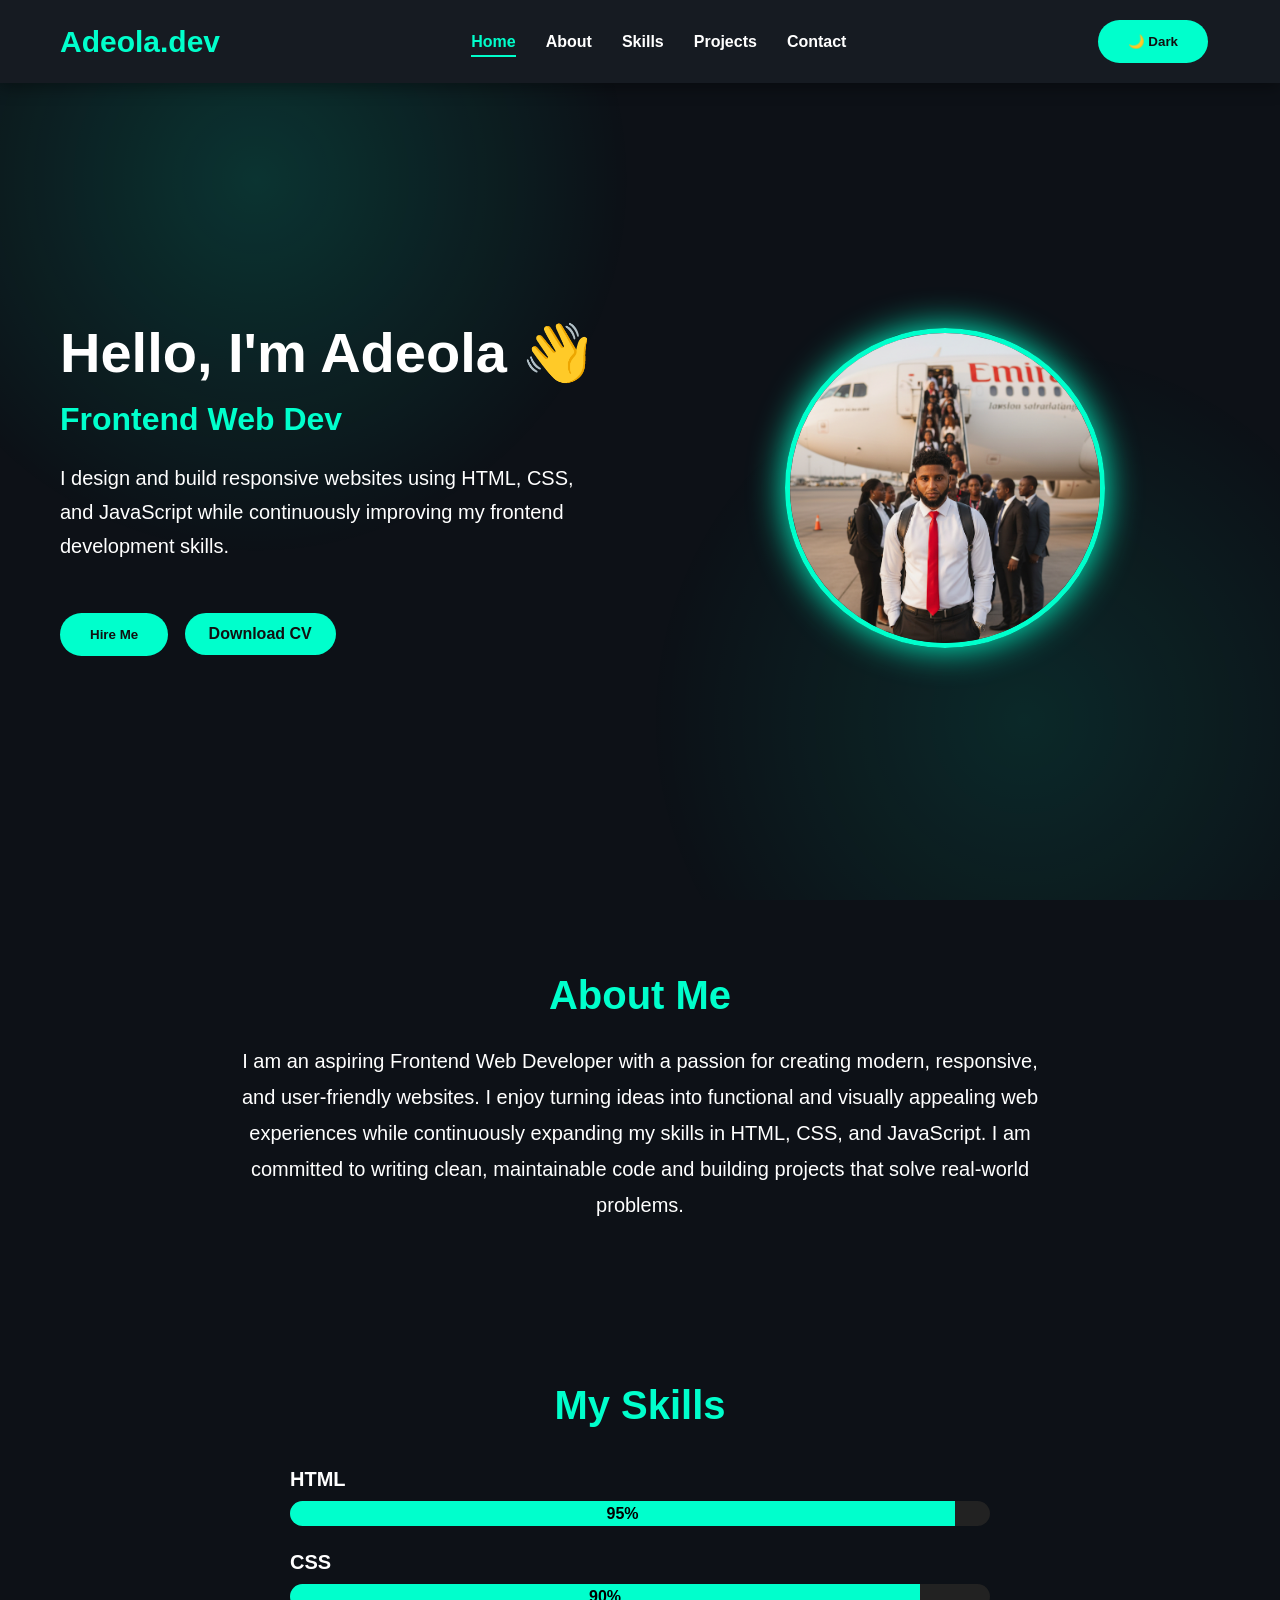
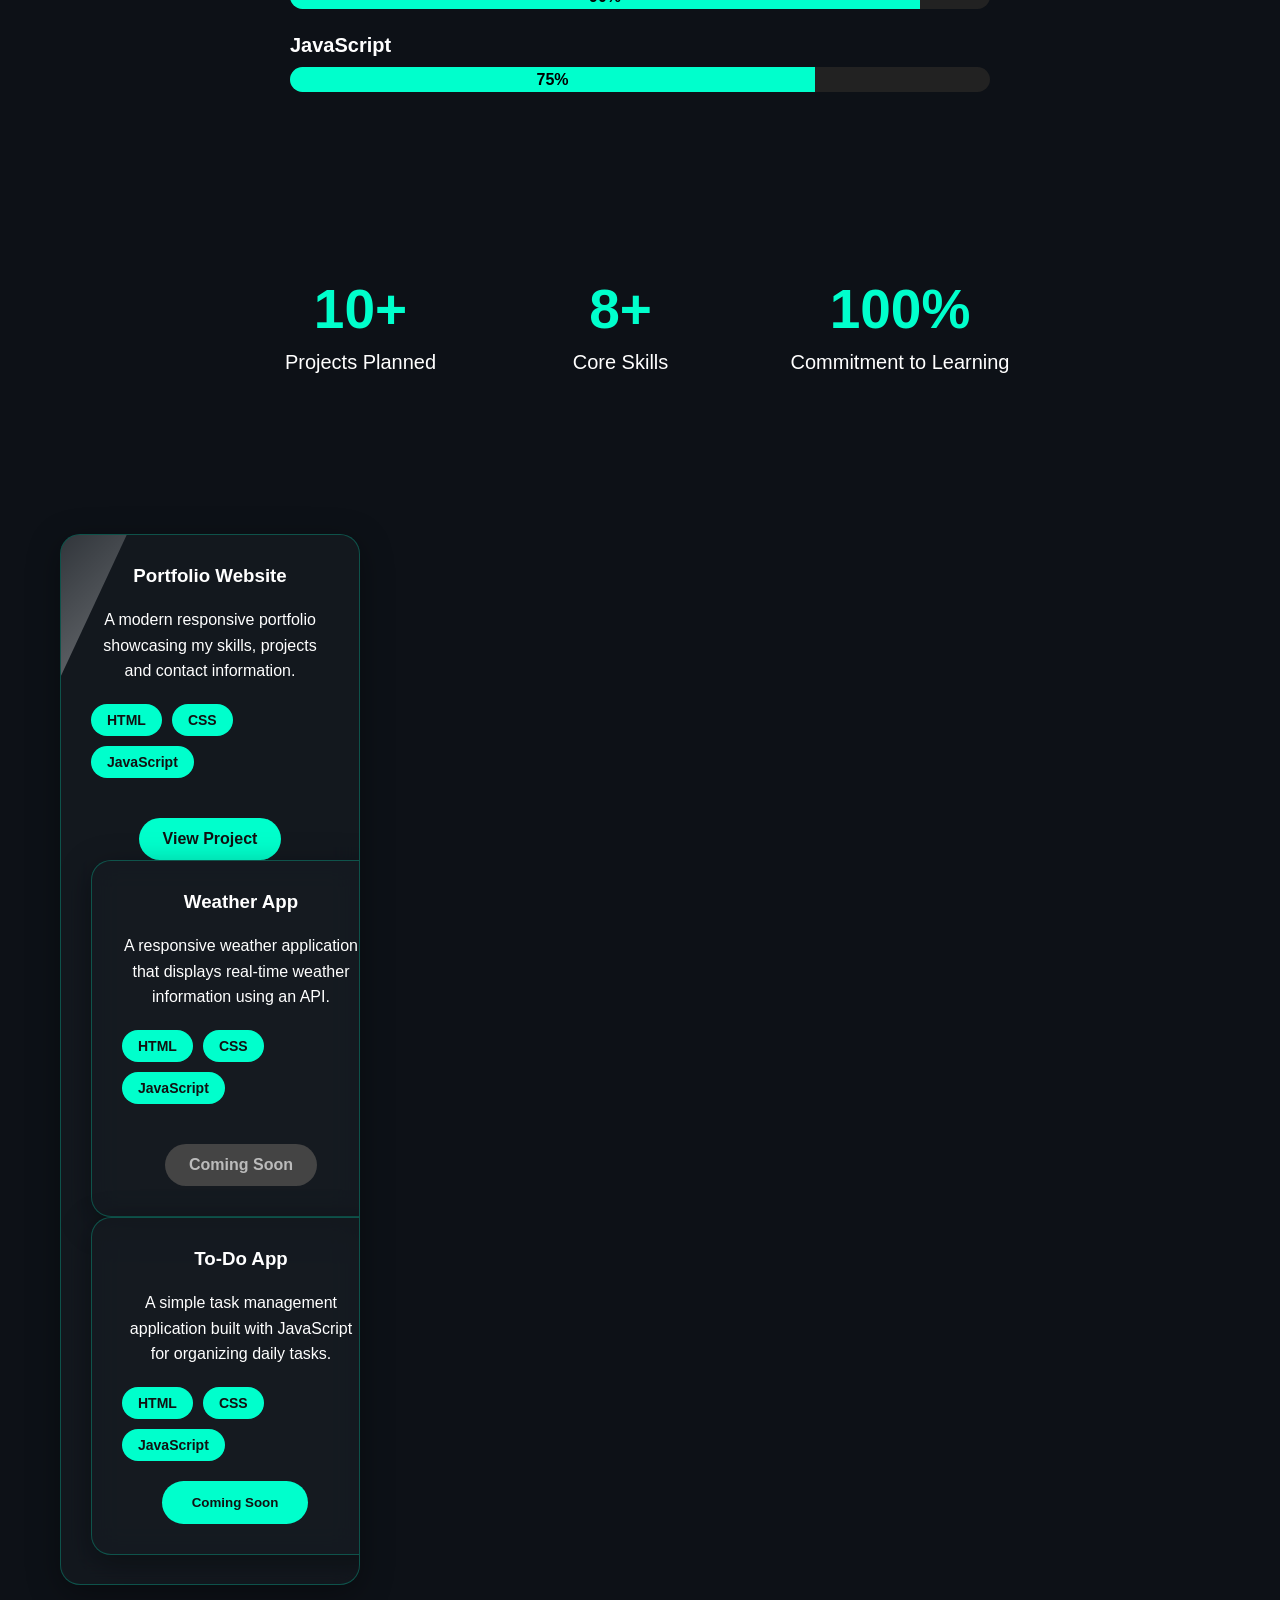
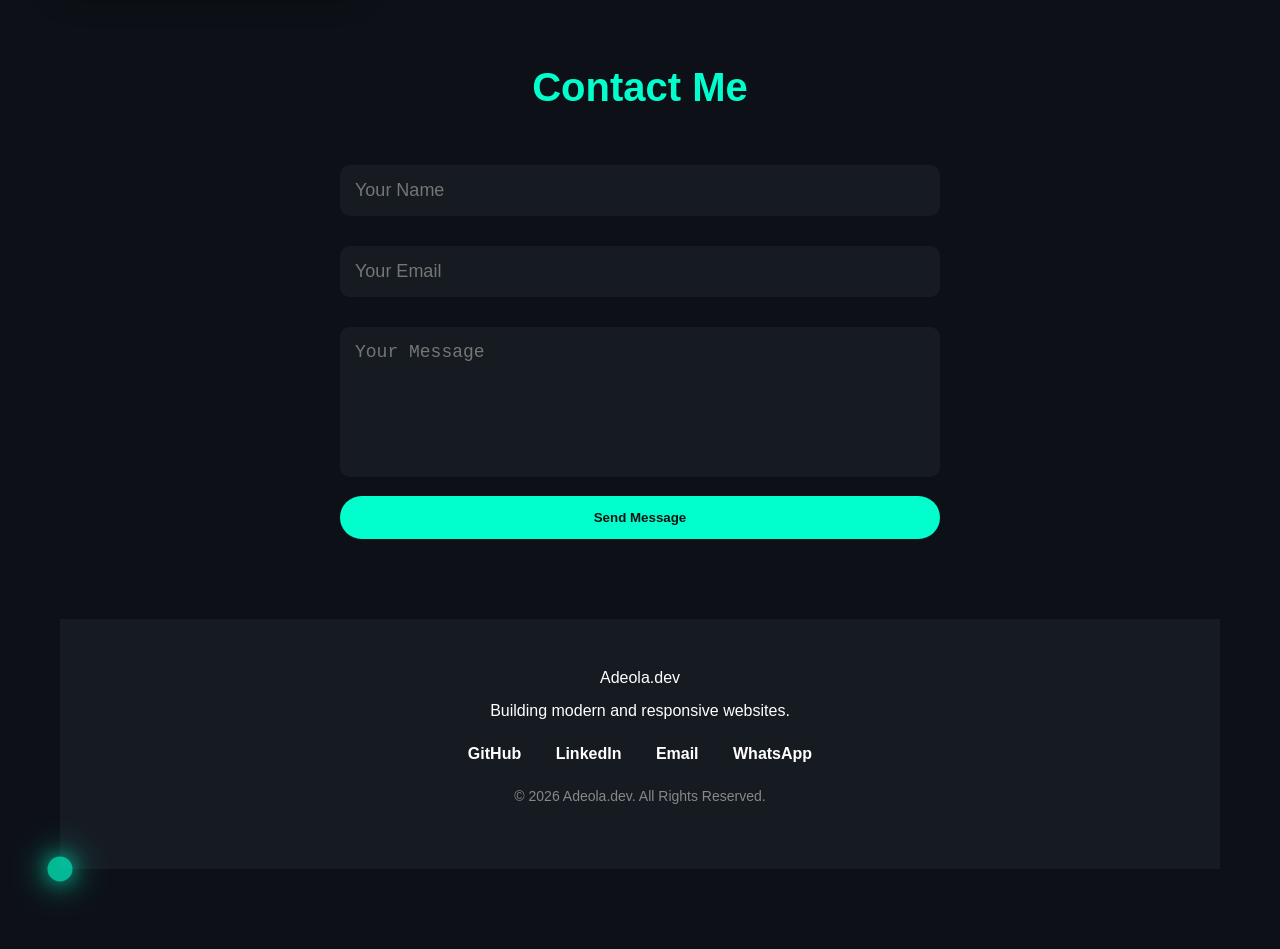
==== index copy.html @ 3e9a1687 "First portfolio website" ====
<!DOCTYPE html>
<html lang="en">
<head>
    <meta charset="UTF-8">
    <meta name="viewport" content="width=device-width, initial-scale=1.0">
    <title>Adeola | Portfolio</title>
    <link rel="stylesheet" href="style.css">
</head>
<body>

    <div class="loader">
    <div class="spinner"></div>
</div>

    <div class="background-animation"></div>

    <nav class="navbar">
        <h2 class="logo">Adeola.dev</h2>
        <div class="menu-toggle" id="menuToggle">
    ☰
</div>

        <ul>
    <li><a href="#home">Home</a></li>
    <li><a href="#about">About</a></li>
    <li><a href="#skills">Skills</a></li>
    <li><a href="#projects">Projects</a></li>
    <li><a href="#contact">Contact</a></li>
</ul>
        
        <button id="themeBtn">🌙 Dark</button>
    </nav>

   <section id="home" class="hero">

    <div class="hero-text">
        <h1>Hello, I'm Adeola 👋</h1>

<h2 id="typing"></h2>

       <p id="description">
    I design and build responsive websites using HTML, CSS, and JavaScript while continuously improving my frontend development skills.
</p>

        <button id="hireBtn">Hire Me</button>

<a href="Adekunle_Adeola_Quadri_CV.pdf"
   class="project-btn"
   download>
   Download CV
</a>
    </div>

    <div class="hero-image">
        <img src="me.jpg.JPG"
             alt="Adeola"
             class="profile"
             id="profile">
    </div>

</section>
<section id="about" class="about">

    <h2>About Me</h2>

    
    <p>
    I am an aspiring Frontend Web Developer with a passion for creating modern, responsive, and user-friendly websites. I enjoy turning ideas into functional and visually appealing web experiences while continuously expanding my skills in HTML, CSS, and JavaScript. I am committed to writing clean, maintainable code and building projects that solve real-world problems.
</p>

</section>
<section id="skills" class="skills">

    <h2>My Skills</h2>

    <div class="skill">
        <p>HTML</p>
        <div class="progress">
            <div class="progress-bar html">95%</div>
        </div>
    </div>

    <div class="skill">
        <p>CSS</p>
        <div class="progress">
            <div class="progress-bar css">90%</div>
        </div>
    </div>

    <div class="skill">
        <p>JavaScript</p>
        <div class="progress">
            <div class="progress-bar js">75%</div>
        </div>
    </div>

</section>

</section>

<section class="stats">

    <div class="stat">
        <h2 id="projectCount">10+</h2>
        <p>Projects Planned</p>
    </div>

    <div class="stat">
        <h2 id="skillCount">3+</h2>
        <p>Core Skills</p>
    </div>

    <div class="stat">
        <h2>100%</h2>
        <p>Commitment to Learning</p>
    </div>

</section>

<section id="projects" class="projects">

<section <div class="project-card">
    <h3>Portfolio Website</h3>

    <p>
        A modern responsive portfolio showcasing my skills,
        projects and contact information.
    </p>

    <div class="tech-stack">
        <span>HTML</span>
        <span>CSS</span>
        <span>JavaScript</span>
    </div>

    <a href="#" class="project-btn">View Project</a>
</div>

<div class="project-card">
    <h3>Weather App</h3>

    <p>
        A responsive weather application that displays
        real-time weather information using an API.
    </p>

    <div class="tech-stack">
        <span>HTML</span>
        <span>CSS</span>
        <span>JavaScript</span>
    </div>

    <a href="#" class="project-btn disabled">Coming Soon</a>
</div>

<div class="project-card">
    <h3>To-Do App</h3>

    <p>
        A simple task management application built with
        JavaScript for organizing daily tasks.
    </p>

    <div class="tech-stack">
        <span>HTML</span>
        <span>CSS</span>
        <span>JavaScript</span>
    </div>

    <button>Coming Soon</button>
</div>


</section>

    <section id="contact" class="contact">

    <h2>Contact Me</h2>

    <form>

        <input type="text" placeholder="Your Name" required>

        <input type="email" placeholder="Your Email" required>

        <textarea placeholder="Your Message" required></textarea>

        <button type="submit">Send Message</button>

    </form>

</section>

<footer class="footer">

    <h>Adeola.dev</h2>

    <p>Building modern and responsive websites.</p>

    <div class="socials">
        <a href="#">GitHub</a>
        <a href="#">LinkedIn</a>
        <a href="mailto:Madkitbennny@gmail.com">Email</a>
        <a href="https://wa.me/2347013708793">WhatsApp</a>
    </div>

    <p class="copy">
        © 2026 Adeola.dev. All Rights Reserved.
    </p>

</footer>

<div class="cursor-glow"></div>
<script src="script.js"></script>

</body>
</html>
---- style.css ----
html{
    scroll-behavior:smooth;
}

*{
    margin:0;
    padding:0;
    box-sizing:border-box;
}

body{
    font-family:"Poppins",sans-serif;
    background:#0d1117;
    color:#fff;
    overflow-x:hidden;
}

/* Logo */

.logo{
    color:#00ffcc;
    font-size:30px;
    font-weight:700;
    animation:glow 2s infinite alternate;
}

/* Navigation */

.navbar{
    position:sticky;
    top:0;
    z-index:1000;

    display:flex;
    justify-content:space-between;
    align-items:center;

    padding:20px 60px;

    background:#161b22;

    box-shadow:0 5px 15px rgba(0,0,0,.35);
}

.navbar ul{
    display:flex;
    list-style:none;
    gap:30px;
}

.navbar a{
    text-decoration:none;
    color:white;
    font-weight:600;
    transition:.3s;
}

.navbar a:hover{
    color:#00ffcc;
}

.navbar a.active{
    color:#00ffcc;
}

/* Hero */

.hero{
    display:flex;
    justify-content:space-between;
    align-items:center;
    gap:60px;
    padding:90px 60px;
    min-height:90vh;
}

.hero-text{
    flex:1;
}

.hero-text h1{
    font-size:56px;
    margin-bottom:15px;
}

#typing{
    color:#00ffcc;
    font-size:32px;
    margin-bottom:20px;
    height:40px;
}

.hero-text p{
    font-size:20px;
    line-height:1.7;
    margin-bottom:30px;
}

.hero-image{
    flex:1;
    display:flex;
    justify-content:center;
}

.profile{
    width:320px;
    height:320px;
    object-fit:cover;
    border-radius:50%;
    border:5px solid #00ffcc;
    box-shadow:0 0 35px #00ffcc;
    cursor:pointer;
    transition:.4s;
}

.profile:hover{
    transform:scale(1.08);
}

/* Buttons */

button{
    padding:14px 30px;
    border:none;
    border-radius:40px;
    background:#00ffcc;
    color:#111;
    font-weight:bold;
    cursor:pointer;
    transition:.35s;
    margin-right:12px;
}

button:hover{
    transform:translateY(-4px);
    box-shadow:0 0 25px #00ffcc;
}
/* Skills Section */

.skills{
    padding:80px 60px;
    text-align:center;
}

.skills h2{
    font-size:40px;
    color:#00ffcc;
    margin-bottom:40px;
}

.skill{
    width:70%;
    max-width:700px;
    margin:25px auto;
    text-align:left;
}

.skill p{
    font-size:20px;
    margin-bottom:10px;
    font-weight:bold;
}

.progress{
    width:100%;
    height:25px;
    background:#222;
    border-radius:30px;
    overflow:hidden;
}

.progress-bar{
    height:100%;
    width:0;
    background:#00ffcc;
    color:black;
    font-weight:bold;
    text-align:center;
    line-height:25px;
    animation:fillBar 2s forwards;
}

.html{
    --width:95%;
}

.css{
    --width:90%;
}

.js{
    --width:75%;
}

@keyframes fillBar{
    from{
        width:0;
    }
    to{
        width:var(--width);
    }
}
/* Projects */

.projects{
    padding:80px 60px;
    text-align:center;
}

.projects h2{
    font-size:40px;
    color:#00ffcc;
    margin-bottom:50px;
}

.project-container{
    display:flex;
    justify-content:center;
    gap:30px;
    flex-wrap:wrap;
}

.project-card{
    width:300px;
    padding:30px;
    border-radius:20px;
    background:rgba(22,27,34,.75);
    backdrop-filter:blur(15px);
    -webkit-backdrop-filter:blur(15px);
    border:1px solid rgba(0,255,204,.25);
    animation:floatCard 4s ease-in-out infinite;
    position:relative;
    overflow:hidden;
    transform-style:preserve-3d;
    will-change:transform;
    box-shadow:0 8px 32px rgba(0,0,0,.35);
    transition:.4s;
}

.project-card::before{
    content:"";
    position:absolute;
    top:0;
    left:-120%;
    width:60%;
    height:100%;

    background:linear-gradient(
        120deg,
        transparent,
        rgba(255,255,255,.45),
        transparent
    );

    transform:skewX(-25deg);
    transition: transform .25s ease, box-shadow .25s ease;
}
.project-card:hover::before{
    left:160%;
}

.project-card:hover{
    transform:translateY(-12px) scale(1.03);

    box-shadow:
        0 0 25px #00ffcc,
        0 15px 40px rgba(0,255,204,.25);

    border-color:#00ffcc;
}

.project-card p{
    line-height:1.6;
    margin:20px 0;
}
/* ===== Contact Section ===== */
    
.contact{
    padding:80px 60px;
    text-align:center;
}

.contact h2{
    font-size:40px;
    color:#00ffcc;
    margin-bottom:40px;
}

.contact form{
    max-width:600px;
    margin:auto;
}

.contact input,
.contact textarea{
    width:100%;
    padding:15px;
    margin:15px 0;
    border:none;
    border-radius:10px;
    background:#161b22;
    color:white;
    font-size:18px;
    box-sizing:border-box;
}

.contact textarea{
    height:150px;
    resize:none;
}

.contact button{
    width:100%;
}
/* Light Mode */

.light-mode{
    background:#f4f4f4;
    color:#111;
}

.light-mode .navbar{
    background:white;
}

.light-mode .navbar a{
    color:#111;
}

.light-mode .project-card,
.light-mode .progress,
.light-mode .contact input,
.light-mode .contact textarea{
    background:white;
    color:#111;
}
/* =========================
   Responsive Design
========================= */

/* Hamburger Menu */

.menu-toggle{
    display:none;
    font-size:30px;
    cursor:pointer;
    color:#00ffcc;
}
@media (max-width: 768px) {

    .menu-toggle{
        display:block;
    }

    .navbar{
        flex-direction:column;
        padding:20px;
    }


}

   @media (max-width:768px){

    .menu-toggle{
        display:block;
    }

    .navbar{
        flex-direction:column;
        padding:20px;
    }

    .navbar ul{
        display:none;
        flex-direction:column;
        gap:15px;
        margin-top:20px;
        text-align:center;
    }

    .navbar ul.active{
        display:flex;
    }

    .hero{
        flex-direction:column-reverse;
        text-align:center;
        padding:40px 20px;
    }

    .hero-text{
        max-width:100%;
    }

    .hero-text h1{
        font-size:38px;
    }

    .hero-text p{
        font-size:18px;
    }

    .profile{
        width:220px;
        height:220px;
        margin-bottom:30px;
    }

    .skill{
        width:90%;
    }

    .project-container{
        flex-direction:column;
        align-items:center;
    }

    .project-card{
        width:90%;
    }

    .contact{
        padding:40px 20px;
    }

}
/* ===== Footer ===== */

.footer{
    background:#161b22;
    text-align:center;
    padding:50px 20px;
}

.footer h3{
    color:#00ffcc;
    font-size:30px;
}

.footer p{
    margin:15px 0;
}

.socials{
    margin:25px 0;
}

.socials a{
    color:white;
    text-decoration:none;
    margin:0 15px;
    font-weight:bold;
    transition:0.3s;
}

.socials a:hover{
    color:#00ffcc;
}

.copy{
    color:#888;
    font-size:14px;
}
/* Scroll Animation */

.hidden{
    opacity:0;
    transform:translateY(60px);
    transition:all 1s ease;
}

.show{
    opacity:1;
    transform:translateY(0);
}
/* About Section */

.about{
    padding:80px 60px;
    text-align:center;
}

.about h2{
    font-size:40px;
    color:#00ffcc;
    margin-bottom:25px;
}

.about p{
    max-width:800px;
    margin:auto;
    font-size:20px;
    line-height:1.8;
}
/* Statistics Section */

.stats{
    display:flex;
    justify-content:center;
    gap:80px;
    padding:80px 20px;
    flex-wrap:wrap;
    text-align:center;
}

.stat{
    min-width:180px;
}

.stat h2{
    font-size:55px;
    color:#00ffcc;
    margin:0;
}

.stat p{
    font-size:20px;
    margin-top:10px;
    color:white;
}
#typing{
    color:#00ffcc;
    font-size:32px;
    margin-top:10px;
    height:40px;
}
/* Animated Background */

.background-animation{
    position:fixed;
    top:0;
    left:0;
    width:100%;
    height:100%;
    background:
        radial-gradient(circle at 20% 20%, rgba(0,255,204,.15), transparent 30%),
        radial-gradient(circle at 80% 80%, rgba(0,255,204,.10), transparent 30%);
    z-index:-1;
    animation:moveBackground 8s infinite alternate ease-in-out;
}

@keyframes moveBackground{

    from{
        transform:translate(0,0);
    }

    to{
        transform:translate(40px,-40px);
    }

}
.background-animation{
    position:fixed;
    top:0;
    left:0;
    width:100%;
    height:100%;
    background:
        radial-gradient(circle at 20% 20%, rgba(0,255,204,.15), transparent 30%),
        radial-gradient(circle at 80% 80%, rgba(0,255,204,.10), transparent 30%);
    z-index:-1;
    animation:moveBackground 8s infinite alternate ease-in-out;
}

@keyframes moveBackground{
    from{
        transform:translate(0,0);
    }
    to{
        transform:translate(30px,30px);
    }
}
@keyframes glow{

    from{
        text-shadow:0 0 10px #00ffcc;
    }

    to{
        text-shadow:
        0 0 20px #00ffcc,
        0 0 40px #00ffcc,
        0 0 60px #00ffcc;
    }

}
/* Floating Profile */

.profile{
    animation: float 4s ease-in-out infinite;
}

@keyframes float{

    0%{
        transform:translateY(0);
    }

    50%{
        transform:translateY(-15px);
    }

    100%{
        transform:translateY(0);
    }

}
/* Active Navigation */

.navbar a.active{
    color:#00ffcc;
    border-bottom:2px solid #00ffcc;
    padding-bottom:5px;
}
/* Mouse Glow */

.cursor-glow{
    position: fixed;
    width: 25px;
    height: 25px;
    background: #00ffcc;
    border-radius: 50%;
    pointer-events: none;
    transform: translate(-50%, -50%);
    box-shadow:
        0 0 20px #00ffcc,
        0 0 40px #00ffcc;
    opacity: .7;
    z-index: 9999;
}
/* ==========================
   Page Loader
========================== */

.loader{
    position: fixed;
    top: 0;
    left: 0;
    width: 100%;
    height: 100%;
    background: #0d1117;
    display: flex;
    justify-content: center;
    align-items: center;
    z-index: 10000;
    transition: opacity .6s ease, visibility .6s ease;
}

.loader.hidden{
    opacity: 0;
    visibility: hidden;
}

.spinner{
    width: 70px;
    height: 70px;
    border: 6px solid rgba(255,255,255,.15);
    border-top: 6px solid #00ffcc;
    border-radius: 50%;
    animation: spin 1s linear infinite;
}

@keyframes spin{
    from{
        transform: rotate(0deg);
    }
    to{
        transform: rotate(360deg);
    }
}
/* ==========================
   Floating Project Cards
========================== */

@keyframes floatCard{
    0%{
        transform: translateY(0);
    }

    50%{
        transform: translateY(-10px);
    }

    100%{
        transform: translateY(0);
    }
}
.tech-stack{
    display:flex;
    gap:10px;
    flex-wrap:wrap;
    margin:20px 0;
}

.tech-stack span{
    background:#00ffcc;
    color:#111;
    padding:8px 16px;
    border-radius:30px;
    font-size:14px;
    font-weight:bold;
    transition:.3s ease;
}

.tech-stack span:hover{
    transform:translateY(-3px);
    box-shadow:0 0 15px #00ffcc;
}
.project-btn{
    display:inline-block;
    margin-top:20px;
    padding:12px 24px;
    background:#00ffcc;
    color:#111;
    text-decoration:none;
    border-radius:30px;
    font-weight:bold;
    transition:.3s ease;
}

.project-btn:hover{
    transform:translateY(-3px);
    box-shadow:0 0 20px #00ffcc;
}

.project-btn.disabled{
    background:#444;
    color:#bbb;
    cursor:not-allowed;
    pointer-events:none;
}
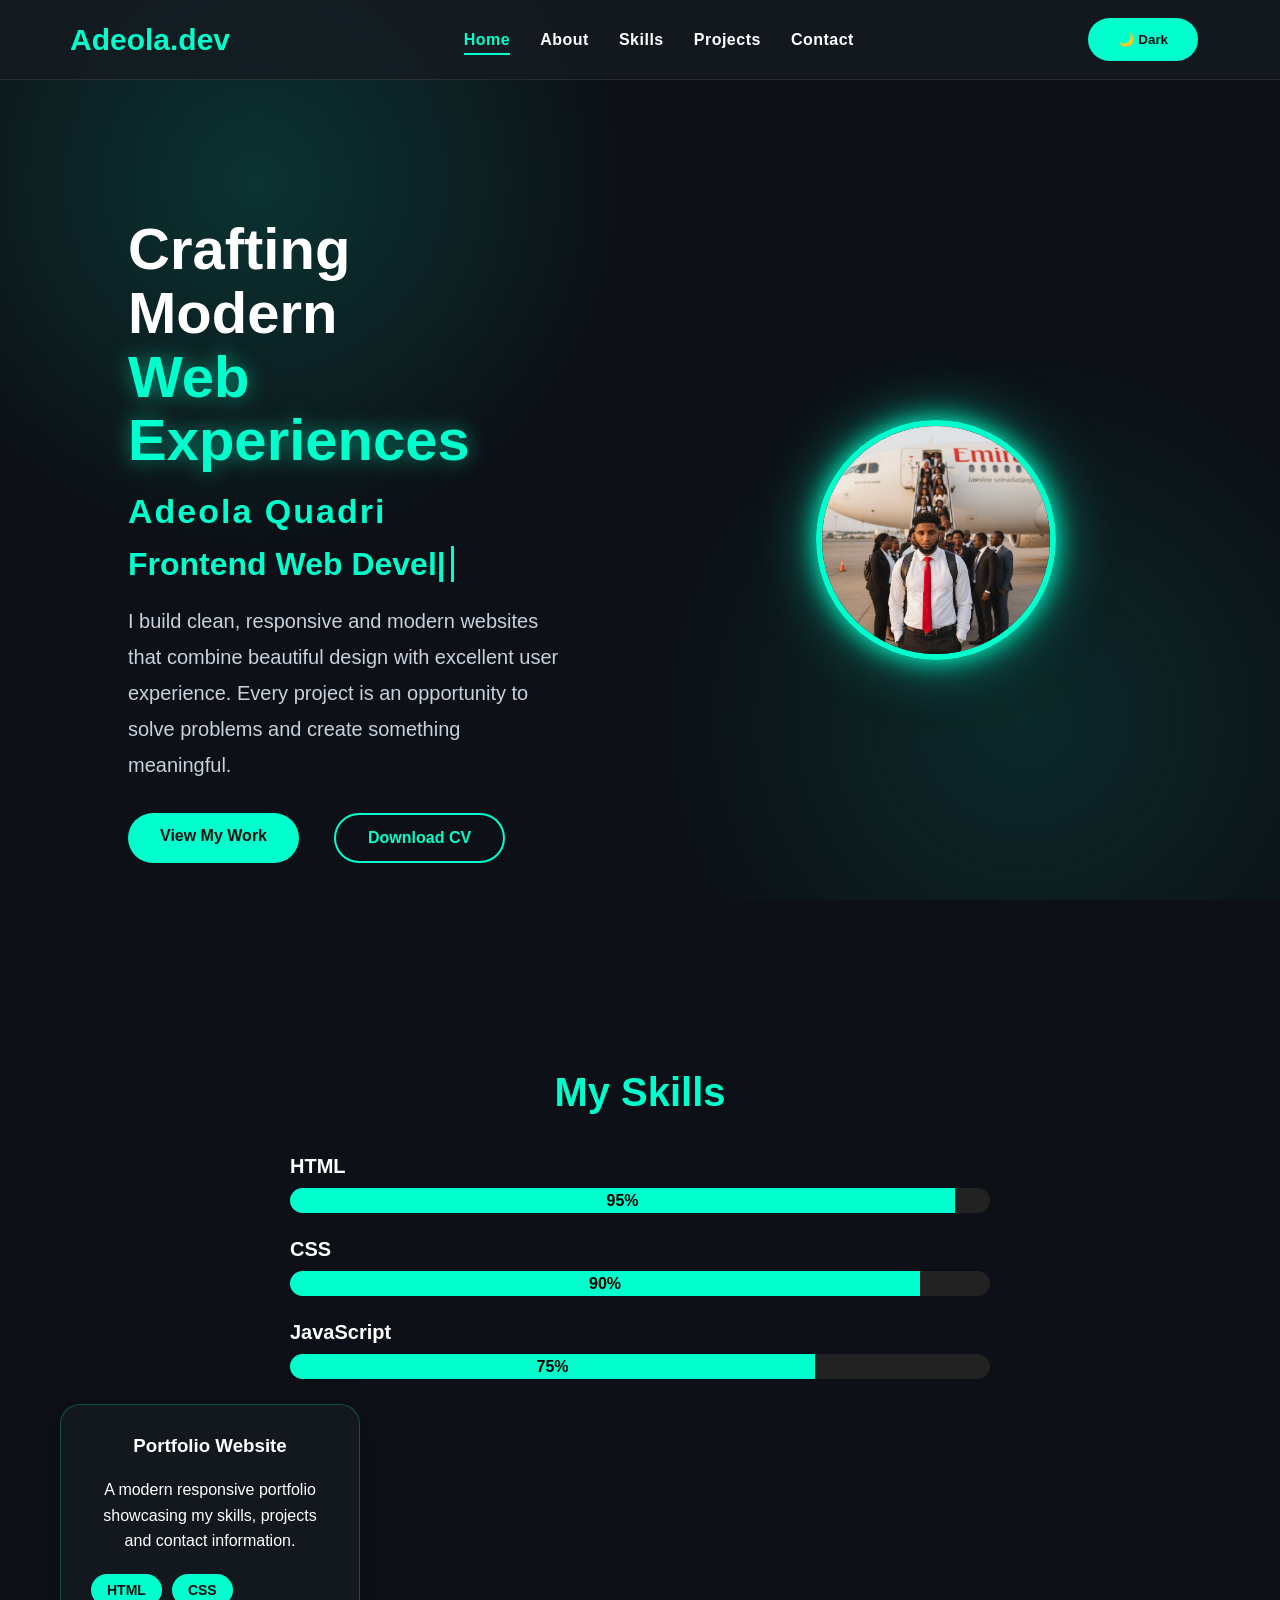
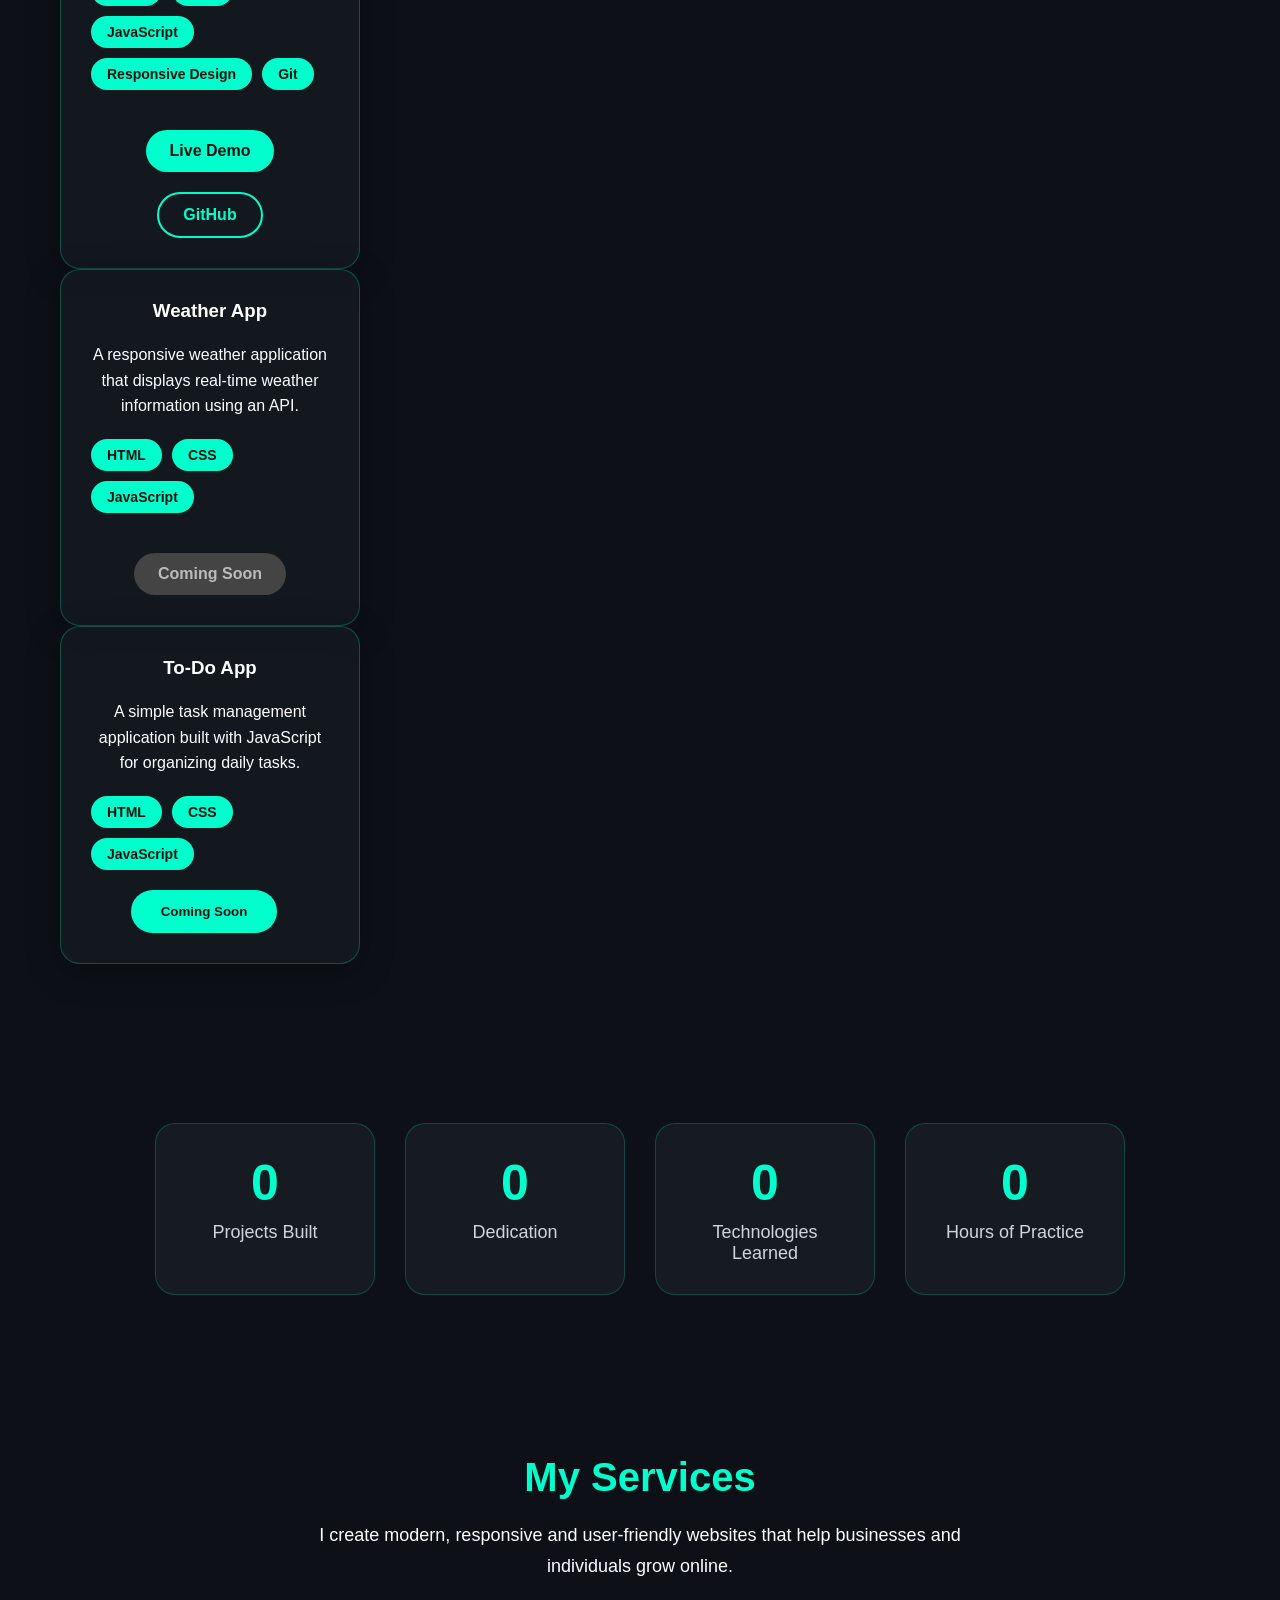
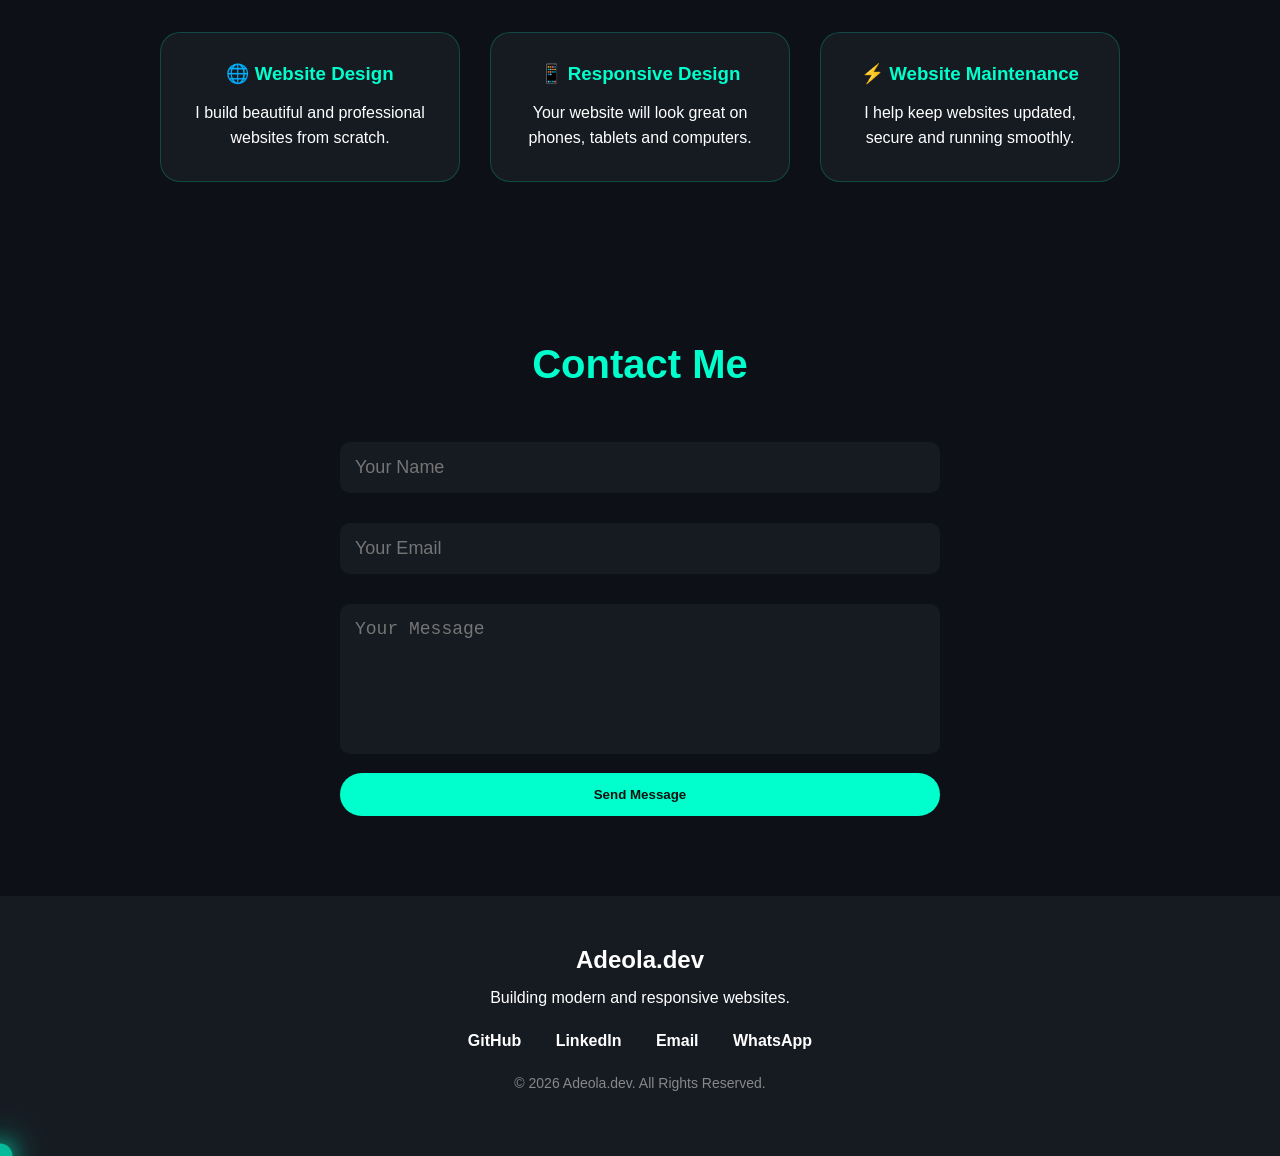
==== commit 37721c84: "Add Weather App Version 2" ====
--- a/index copy.html
+++ b/index copy.html
@@ -8,9 +8,6 @@
 </head>
 <body>
 
-    <div class="loader">
-    <div class="spinner"></div>
-</div>
 
     <div class="background-animation"></div>
 
@@ -34,39 +31,47 @@
    <section id="home" class="hero">
 
     <div class="hero-text">
-        <h1>Hello, I'm Adeola 👋</h1>
-
-<h2 id="typing"></h2>
-
-       <p id="description">
-    I design and build responsive websites using HTML, CSS, and JavaScript while continuously improving my frontend development skills.
+
+        <h1>
+    Crafting Modern
+    <br>
+    <span>Web Experiences</span>
+</h1>
+
+<h3 class="hero-name">
+    Adeola Quadri
+</h3>
+
+        <h2>
+    <span id="typing"></span>
+</h2>
+        <p>
+I build clean, responsive and modern websites that combine beautiful design with excellent user experience. Every project is an opportunity to solve problems and create something meaningful.
 </p>
 
-        <button id="hireBtn">Hire Me</button>
-
-<a href="Adekunle_Adeola_Quadri_CV.pdf"
-   class="project-btn"
-   download>
-   Download CV
-</a>
+        <div class="hero-buttons">
+
+            <a href="#projects" class="btn">
+                View My Work
+            </a>
+
+            <a href="Adekunle_Adeola_Quadri_CV.html"
+               class="btn btn-outline">
+                Download CV
+            </a>
+
+        </div>
+
     </div>
 
     <div class="hero-image">
+
         <img src="me.jpg.JPG"
-             alt="Adeola"
+             alt="Adeola Quadri"
              class="profile"
              id="profile">
-    </div>
-
-</section>
-<section id="about" class="about">
-
-    <h2>About Me</h2>
-
-    
-    <p>
-    I am an aspiring Frontend Web Developer with a passion for creating modern, responsive, and user-friendly websites. I enjoy turning ideas into functional and visually appealing web experiences while continuously expanding my skills in HTML, CSS, and JavaScript. I am committed to writing clean, maintainable code and building projects that solve real-world problems.
-</p>
+
+    </div>
 
 </section>
 <section id="skills" class="skills">
@@ -94,37 +99,42 @@
         </div>
     </div>
 
-</section>
-
-</section>
-
-<section class="stats">
-
-    <div class="stat">
-        <h2 id="projectCount">10+</h2>
-        <p>Projects Planned</p>
-    </div>
-
-    <div class="stat">
-        <h2 id="skillCount">3+</h2>
-        <p>Core Skills</p>
-    </div>
-
-    <div class="stat">
-        <h2>100%</h2>
-        <p>Commitment to Learning</p>
-    </div>
-
-</section>
-
-<section id="projects" class="projects">
-
-<section <div class="project-card">
+
+<div class="project-card">
+
+
     <h3>Portfolio Website</h3>
 
     <p>
         A modern responsive portfolio showcasing my skills,
         projects and contact information.
+    </p>
+
+    <div class="tech-stack">
+    <span>HTML</span>
+    <span>CSS</span>
+    <span>JavaScript</span>
+    <span>Responsive Design</span>
+    <span>Git</span>
+</div>
+
+    <a href="https://adekunleweb.github.io/portfolio/" target="_blank" class="project-btn">
+    Live Demo
+</a>
+
+    <a href="#" class="project-btn btn-outline">
+    GitHub
+</a>
+
+</div>
+
+
+<div class="project-card">
+    <h3>Weather App</h3>
+
+    <p>
+        A responsive weather application that displays
+        real-time weather information using an API.
     </p>
 
     <div class="tech-stack">
@@ -133,15 +143,15 @@
         <span>JavaScript</span>
     </div>
 
-    <a href="#" class="project-btn">View Project</a>
+    <a href="#" class="project-btn disabled">Coming Soon</a>
 </div>
 
 <div class="project-card">
-    <h3>Weather App</h3>
+    <h3>To-Do App</h3>
 
     <p>
-        A responsive weather application that displays
-        real-time weather information using an API.
+        A simple task management application built with
+        JavaScript for organizing daily tasks.
     </p>
 
     <div class="tech-stack">
@@ -150,29 +160,64 @@
         <span>JavaScript</span>
     </div>
 
-    <a href="#" class="project-btn disabled">Coming Soon</a>
-</div>
-
-<div class="project-card">
-    <h3>To-Do App</h3>
-
-    <p>
-        A simple task management application built with
-        JavaScript for organizing daily tasks.
-    </p>
-
-    <div class="tech-stack">
-        <span>HTML</span>
-        <span>CSS</span>
-        <span>JavaScript</span>
-    </div>
-
     <button>Coming Soon</button>
 </div>
 
 
 </section>
 
+<section id="stats" class="stats">
+
+    <div class="stat-box">
+        <h2 class="counter" data-target="15">0</h2>
+        <p>Projects Built</p>
+    </div>
+
+    <div class="stat-box">
+        <h2 class="counter" data-target="100">0</h2>
+        <p>Dedication</p>
+    </div>
+
+    <div class="stat-box">
+        <h2 class="counter" data-target="4">0</h2>
+        <p>Technologies Learned</p>
+    </div>
+
+    <div class="stat-box">
+        <h2 class="counter" data-target="24">0</h2>
+        <p>Hours of Practice</p>
+    </div>
+
+</section>
+<section id="services" class="services">
+
+    <h2>My Services</h2>
+
+    <p class="services-text">
+        I create modern, responsive and user-friendly websites that help businesses and individuals grow online.
+    </p>
+
+    <div class="services-container">
+
+        <div class="service-card">
+            <h3>🌐 Website Design</h3>
+            <p>I build beautiful and professional websites from scratch.</p>
+        </div>
+
+        <div class="service-card">
+            <h3>📱 Responsive Design</h3>
+            <p>Your website will look great on phones, tablets and computers.</p>
+        </div>
+
+        <div class="service-card">
+            <h3>⚡ Website Maintenance</h3>
+            <p>I help keep websites updated, secure and running smoothly.</p>
+        </div>
+
+    </div>
+
+</section>
+
     <section id="contact" class="contact">
 
     <h2>Contact Me</h2>
@@ -193,7 +238,7 @@
 
 <footer class="footer">
 
-    <h>Adeola.dev</h2>
+    <h2>Adeola.dev</h2>
 
     <p>Building modern and responsive websites.</p>
 
@@ -211,8 +256,8 @@
 </footer>
 
 <div class="cursor-glow"></div>
+
 <script src="script.js"></script>
 
 </body>
 </html>
-
--- a/style.css
+++ b/style.css
@@ -13,6 +13,7 @@
     background:#0d1117;
     color:#fff;
     overflow-x:hidden;
+    padding-top:90px;
 }
 
 /* Logo */
@@ -27,19 +28,25 @@
 /* Navigation */
 
 .navbar{
-    position:sticky;
+    position:fixed;
     top:0;
+    left:0;
+    width:100%;
     z-index:1000;
 
     display:flex;
     justify-content:space-between;
     align-items:center;
 
-    padding:20px 60px;
-
-    background:#161b22;
-
-    box-shadow:0 5px 15px rgba(0,0,0,.35);
+    padding:18px 70px;
+
+    background:rgba(22,27,34,.75);
+    backdrop-filter:blur(18px);
+    -webkit-backdrop-filter:blur(18px);
+
+    border-bottom:1px solid rgba(255,255,255,.08);
+
+    transition:all .35s ease;
 }
 
 .navbar ul{
@@ -49,9 +56,11 @@
 }
 
 .navbar a{
+    position:relative;
     text-decoration:none;
     color:white;
     font-weight:600;
+    letter-spacing:.5px;
     transition:.3s;
 }
 
@@ -59,6 +68,21 @@
     color:#00ffcc;
 }
 
+.navbar a::after{
+    content:"";
+    position:absolute;
+    left:0;
+    bottom:-6px;
+    width:0;
+    height:2px;
+    background:#00ffcc;
+    transition:.35s;
+}
+
+.navbar a:hover::after{
+    width:100%;
+}
+
 .navbar a.active{
     color:#00ffcc;
 }
@@ -66,12 +90,12 @@
 /* Hero */
 
 .hero{
+    min-height:100vh;
     display:flex;
     justify-content:space-between;
     align-items:center;
-    gap:60px;
-    padding:90px 60px;
-    min-height:90vh;
+    gap:80px;
+    padding:70px 10%;
 }
 
 .hero-text{
@@ -79,15 +103,95 @@
 }
 
 .hero-text h1{
-    font-size:56px;
-    margin-bottom:15px;
-}
-
+    font-size:68px;
+    line-height:1.1;
+    font-weight:800;
+    margin-bottom:20px;
+}
+
+.hero-text h1 span{
+    color:#00ffcc;
+    text-shadow:0 0 20px rgba(0,255,204,.5);
+}
+
+.hero-text h1 span{
+    color:#00ffcc;
+}
+
+.hero-text h2{
+    font-size:28px;
+    color:#b8c1ec;
+    margin-bottom:20px;
+    font-weight:500;
+}
+
+.hero-text p{
+    font-size:18px;
+    line-height:1.8;
+    color:#d1d5db;
+    max-width:600px;
+    margin-bottom:35px;
+}
+
+.hero-buttons{
+    display:flex;
+    gap:20px;
+    margin-top:20px;
+}
 #typing{
     color:#00ffcc;
+    font-weight:700;
+    border-right:3px solid #00ffcc;
+    padding-right:5px;
+}
+
+.btn{
+    display:inline-block;
+    padding:14px 36px;
+    border-radius:40px;
+    text-decoration:none;
+    font-weight:bold;
+    transition:.35s;
+    margin-right:15px;
+}
+
+.btn-primary{
+    background:#00ffcc;
+    color:#111;
+}
+
+.btn-primary:hover{
+    transform:translateY(-4px);
+    box-shadow:0 0 25px #00ffcc;
+}
+
+.btn-secondary{
+    border:2px solid #00ffcc;
+    color:#00ffcc;
+}
+
+.btn-secondary:hover{
+    background:#00ffcc;
+    color:#111;
+}
+#typing{
+    color:#00ffcc;
     font-size:32px;
+    font-weight:600;
     margin-bottom:20px;
-    height:40px;
+    min-height:40px;
+}
+
+#typing::after{
+    content:"|";
+    color:#00ffcc;
+    animation:blink .7s infinite;
+}
+
+@keyframes blink{
+    50%{
+        opacity:0;
+    }
 }
 
 .hero-text p{
@@ -105,16 +209,17 @@
 .profile{
     width:320px;
     height:320px;
+    border-radius:50%;
     object-fit:cover;
-    border-radius:50%;
-    border:5px solid #00ffcc;
-    box-shadow:0 0 35px #00ffcc;
-    cursor:pointer;
-    transition:.4s;
+    border:6px solid #00ffcc;
+    box-shadow:
+        0 0 25px #00ffcc,
+        0 0 60px rgba(0,255,204,.5);
+    transition:.5s;
 }
 
 .profile:hover{
-    transform:scale(1.08);
+    transform:scale(1.05);
 }
 
 /* Buttons */
@@ -730,4 +835,266 @@
     color:#bbb;
     cursor:not-allowed;
     pointer-events:none;
+}
+.hero-buttons{
+    margin-top:30px;
+}
+
+.btn{
+    display:inline-block;
+    padding:14px 32px;
+    background:#00ffcc;
+    color:#111;
+    text-decoration:none;
+    border-radius:30px;
+    font-weight:bold;
+    margin-right:15px;
+    transition:.3s;
+}
+
+.btn:hover{
+    transform:translateY(-4px);
+    box-shadow:0 0 20px #00ffcc;
+}
+
+.btn-outline{
+    background:transparent;
+    color:#00ffcc;
+    border:2px solid #00ffcc;
+}
+
+.btn-outline:hover{
+    background:#00ffcc;
+    color:#111;
+}
+.project-card img{
+    width:100%;
+    height:180px;
+    object-fit:cover;
+    border-radius:15px;
+    margin-bottom:20px;
+    transition:.4s;
+}
+
+.project-card:hover img{
+    transform:scale(1.05);
+}
+/* ===== Services Section ===== */
+
+.services{
+    padding:80px 60px;
+    text-align:center;
+}
+
+.services h2{
+    font-size:40px;
+    color:#00ffcc;
+    margin-bottom:20px;
+}
+
+.services-text{
+    max-width:700px;
+    margin:0 auto 50px;
+    font-size:18px;
+    line-height:1.7;
+}
+
+.services-container{
+    display:flex;
+    justify-content:center;
+    gap:30px;
+    flex-wrap:wrap;
+}
+
+.service-card{
+    width:300px;
+    background:#161b22;
+    border-radius:20px;
+    padding:30px;
+    transition:.4s;
+    border:1px solid rgba(0,255,204,.2);
+}
+
+.service-card:hover{
+    transform:translateY(-10px);
+    box-shadow:0 0 20px #00ffcc;
+}
+
+.service-card h3{
+    color:#00ffcc;
+    margin-bottom:15px;
+}
+
+.service-card p{
+    line-height:1.6;
+}
+@keyframes float{
+
+    0%{
+        transform:translateY(0);
+    }
+
+    50%{
+        transform:translateY(-15px);
+    }
+
+    100%{
+        transform:translateY(0);
+    }
+
+}
+
+/* ===== Stats Section ===== */
+
+.stats{
+    display:flex;
+    justify-content:center;
+    gap:30px;
+    flex-wrap:wrap;
+    padding:80px 60px;
+    text-align:center;
+}
+
+.stat-box{
+    width:220px;
+    background:#161b22;
+    border:1px solid rgba(0,255,204,.2);
+    border-radius:20px;
+    padding:30px;
+    transition:.4s;
+}
+
+.stat-box:hover{
+    transform:translateY(-10px);
+    box-shadow:0 0 20px #00ffcc;
+}
+
+.stat-box h2{
+    font-size:50px;
+    color:#00ffcc;
+    margin-bottom:10px;
+}
+
+.stat-box p{
+    font-size:18px;
+    color:#d1d5db;
+}
+/* ===== Hero Upgrade ===== */
+
+.hero-text h1{
+    font-size:68px;
+    line-height:1.1;
+    font-weight:800;
+    margin-bottom:20px;
+}
+
+.hero-text h1 span{
+    color:#00ffcc;
+    text-shadow:0 0 20px rgba(0,255,204,.5);
+}
+/* ===== Hero Layout Upgrade ===== */
+
+.hero{
+    max-width:1300px;
+    margin:auto;
+}
+
+.hero-text{
+    padding-right:40px;
+}
+
+.hero-image{
+    display:flex;
+    justify-content:center;
+    align-items:center;
+    flex:1;
+}
+/* ===== Profile Enhancement ===== */
+
+.profile{
+    max-width:100%;
+}
+
+.hero-image{
+    padding-left:40px;
+}
+/* Hero Image Size Update */
+
+.profile{
+    width:280px;
+    height:280px;
+}
+
+.hero-image{
+    display:flex;
+    justify-content:center;
+    align-items:center;
+}
+/* ===== Hero Version 2 ===== */
+
+.hero-name{
+    font-size:42px;
+    font-weight:700;
+    color:#00ffcc;
+    margin:20px 0 10px;
+}
+
+.hero-text h1{
+    font-size:72px;
+    line-height:1.05;
+    margin-bottom:10px;
+}
+
+.hero-text p{
+    max-width:600px;
+    font-size:18px;
+    line-height:1.9;
+    color:#c8d1dc;
+}
+/* ===== Hero Version 2 ===== */
+
+.hero-name{
+    font-size:28px;
+    color:#00ffcc;
+    margin:15px 0 25px;
+    letter-spacing:2px;
+    font-weight:700;
+}
+
+.hero-text h1{
+    font-size:72px;
+    line-height:1.05;
+    margin-bottom:10px;
+}
+
+.hero-text p{
+    max-width:600px;
+    font-size:18px;
+    line-height:1.9;
+    color:#c8d1dc;
+}
+/* Hero Image Final Size */
+
+.profile{
+    width:260px;
+    height:260px;
+}
+.hero-text p{
+    font-size:20px;
+    line-height:1.8;
+    max-width:550px;
+}
+.hero-text h1{
+    font-size:58px;
+    line-height:1.1;
+}
+
+.hero-name{
+    font-size:34px;
+    margin:20px 0 15px;
+}
+
+.profile{
+    width:240px;
+    height:240px;
 }
